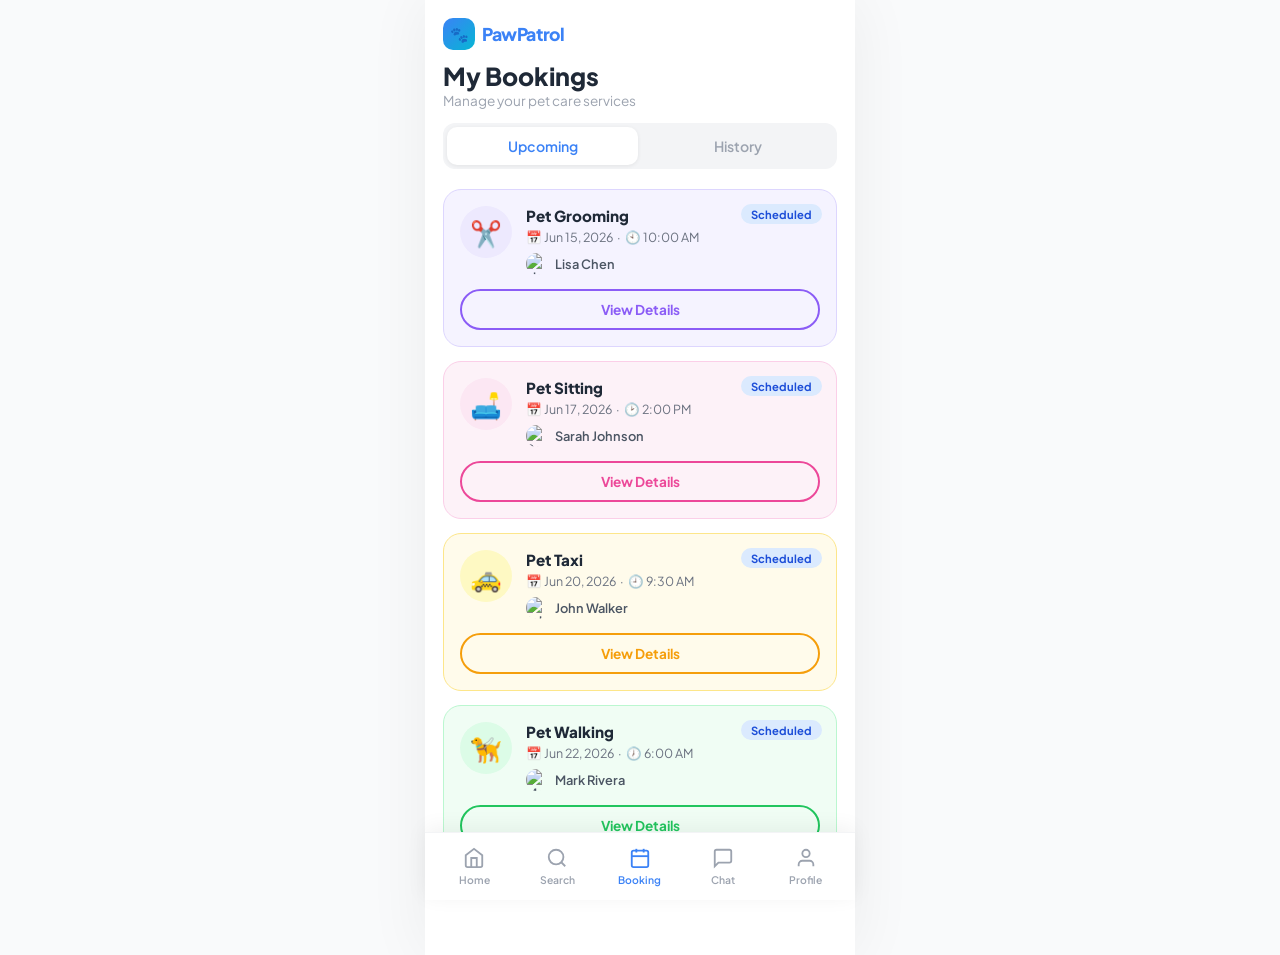
==== pages/booking.html @ 022dec66 "#1" ====
<!DOCTYPE html>
<html lang="en">
<head>
  <meta charset="UTF-8">
  <meta name="viewport" content="width=device-width, initial-scale=1.0">
  <title>PawPatrol – My Bookings</title>
  <link rel="stylesheet" href="../css/global.css">
  <link rel="stylesheet" href="../css/booking.css">
</head>
<body>

  <div class="page-wrap booking-page">

    <!-- Header -->
    <header class="page-header">
      <a class="logo" href="home.html">
        <div class="logo-icon">🐾</div>
        <span class="logo-text">PawPatrol</span>
      </a>
    </header>

    <main class="page-content">

      <!-- Title -->
      <div class="search-hero" style="padding-bottom:14px;">
        <h1 class="page-title" style="font-size:1.55rem;font-weight:800;">My Bookings</h1>
        <p style="font-size:.85rem;color:var(--gray-400);">Manage your pet care services</p>
      </div>

      <!-- Tabs -->
      <div class="tab-bar">
        <button class="booking-tab active" data-tab="upcoming">Upcoming</button>
        <button class="booking-tab" data-tab="history">History</button>
      </div>

      <!-- Upcoming Panel -->
      <div class="booking-panel active" id="panel-upcoming">

        <div class="booking-card grooming reveal">
          <span class="status-badge status-scheduled">Scheduled</span>
          <div class="booking-card-top">
            <div class="booking-icon">✂️</div>
            <div class="booking-details">
              <p class="booking-service">Pet Grooming</p>
              <div class="booking-datetime">
                📅 Jun 15, 2026 &nbsp;·&nbsp; 🕙 10:00 AM
              </div>
              <div class="booking-caregiver">
                <img class="caregiver-mini-avatar" src="https://i.pravatar.cc/40?img=32" alt="Lisa">
                Lisa Chen
              </div>
            </div>
          </div>
          <button class="view-details-btn">View Details</button>
        </div>

        <div class="booking-card sitting reveal">
          <span class="status-badge status-scheduled">Scheduled</span>
          <div class="booking-card-top">
            <div class="booking-icon">🛋️</div>
            <div class="booking-details">
              <p class="booking-service">Pet Sitting</p>
              <div class="booking-datetime">
                📅 Jun 17, 2026 &nbsp;·&nbsp; 🕑 2:00 PM
              </div>
              <div class="booking-caregiver">
                <img class="caregiver-mini-avatar" src="https://i.pravatar.cc/40?img=47" alt="Sarah">
                Sarah Johnson
              </div>
            </div>
          </div>
          <button class="view-details-btn">View Details</button>
        </div>

        <div class="booking-card taxi reveal">
          <span class="status-badge status-scheduled">Scheduled</span>
          <div class="booking-card-top">
            <div class="booking-icon">🚕</div>
            <div class="booking-details">
              <p class="booking-service">Pet Taxi</p>
              <div class="booking-datetime">
                📅 Jun 20, 2026 &nbsp;·&nbsp; 🕘 9:30 AM
              </div>
              <div class="booking-caregiver">
                <img class="caregiver-mini-avatar" src="https://i.pravatar.cc/40?img=60" alt="John">
                John Walker
              </div>
            </div>
          </div>
          <button class="view-details-btn">View Details</button>
        </div>

        <div class="booking-card walking reveal">
          <span class="status-badge status-scheduled">Scheduled</span>
          <div class="booking-card-top">
            <div class="booking-icon">🦮</div>
            <div class="booking-details">
              <p class="booking-service">Pet Walking</p>
              <div class="booking-datetime">
                📅 Jun 22, 2026 &nbsp;·&nbsp; 🕖 6:00 AM
              </div>
              <div class="booking-caregiver">
                <img class="caregiver-mini-avatar" src="https://i.pravatar.cc/40?img=12" alt="Mark">
                Mark Rivera
              </div>
            </div>
          </div>
          <button class="view-details-btn">View Details</button>
        </div>

      </div>

      <!-- History Panel -->
      <div class="booking-panel" id="panel-history">

        <div class="booking-card grooming reveal">
          <span class="status-badge status-completed">Completed</span>
          <div class="booking-card-top">
            <div class="booking-icon">✂️</div>
            <div class="booking-details">
              <p class="booking-service">Pet Grooming</p>
              <div class="booking-datetime">
                📅 May 10, 2026 &nbsp;·&nbsp; 🕙 11:00 AM
              </div>
              <div class="booking-caregiver">
                <img class="caregiver-mini-avatar" src="https://i.pravatar.cc/40?img=32" alt="Lisa">
                Lisa Chen
              </div>
            </div>
          </div>
        </div>

        <div class="booking-card walking reveal">
          <span class="status-badge status-completed">Completed</span>
          <div class="booking-card-top">
            <div class="booking-icon">🦮</div>
            <div class="booking-details">
              <p class="booking-service">Pet Walking</p>
              <div class="booking-datetime">
                📅 May 5, 2026 &nbsp;·&nbsp; 🕖 7:00 AM
              </div>
              <div class="booking-caregiver">
                <img class="caregiver-mini-avatar" src="https://i.pravatar.cc/40?img=12" alt="Mark">
                Mark Rivera
              </div>
            </div>
          </div>
        </div>

        <div class="booking-card sitting reveal">
          <span class="status-badge status-completed">Completed</span>
          <div class="booking-card-top">
            <div class="booking-icon">🛋️</div>
            <div class="booking-details">
              <p class="booking-service">Pet Sitting</p>
              <div class="booking-datetime">
                📅 Apr 28, 2026 &nbsp;·&nbsp; 🕑 3:00 PM
              </div>
              <div class="booking-caregiver">
                <img class="caregiver-mini-avatar" src="https://i.pravatar.cc/40?img=47" alt="Sarah">
                Sarah Johnson
              </div>
            </div>
          </div>
        </div>

      </div>

    </main>

    <!-- Bottom Nav -->
    <nav class="bottom-nav">
      <div class="nav-item" data-page="home">
        <svg class="nav-icon" viewBox="0 0 24 24" fill="none" stroke="currentColor" stroke-width="2">
          <path d="M3 9l9-7 9 7v11a2 2 0 01-2 2H5a2 2 0 01-2-2z"/><polyline points="9 22 9 12 15 12 15 22"/>
        </svg>
        <span class="nav-label">Home</span>
      </div>
      <div class="nav-item" data-page="search">
        <svg class="nav-icon" viewBox="0 0 24 24" fill="none" stroke="currentColor" stroke-width="2">
          <circle cx="11" cy="11" r="8"/><line x1="21" y1="21" x2="16.65" y2="16.65"/>
        </svg>
        <span class="nav-label">Search</span>
      </div>
      <div class="nav-item active" data-page="booking">
        <svg class="nav-icon" viewBox="0 0 24 24" fill="none" stroke="currentColor" stroke-width="2">
          <rect x="3" y="4" width="18" height="18" rx="2" ry="2"/><line x1="16" y1="2" x2="16" y2="6"/><line x1="8" y1="2" x2="8" y2="6"/><line x1="3" y1="10" x2="21" y2="10"/>
        </svg>
        <span class="nav-label">Booking</span>
      </div>
      <div class="nav-item" data-page="chat">
        <svg class="nav-icon" viewBox="0 0 24 24" fill="none" stroke="currentColor" stroke-width="2">
          <path d="M21 15a2 2 0 01-2 2H7l-4 4V5a2 2 0 012-2h14a2 2 0 012 2z"/>
        </svg>
        <span class="nav-label">Chat</span>
      </div>
      <div class="nav-item" data-page="profile">
        <svg class="nav-icon" viewBox="0 0 24 24" fill="none" stroke="currentColor" stroke-width="2">
          <path d="M20 21v-2a4 4 0 00-4-4H8a4 4 0 00-4 4v2"/><circle cx="12" cy="7" r="4"/>
        </svg>
        <span class="nav-label">Profile</span>
      </div>
    </nav>

  </div>

  <script src="../js/app.js"></script>
</body>
</html>
---- css/global.css ----
/* ===========================
   PawPatrol – Global CSS
   =========================== */

@import url('https://fonts.googleapis.com/css2?family=Plus+Jakarta+Sans:wght@400;500;600;700;800&display=swap');

*, *::before, *::after { box-sizing: border-box; margin: 0; padding: 0; }

:root {
  --brand-blue: #3b82f6;
  --brand-purple: #8b5cf6;
  --brand-cyan: #06b6d4;
  --brand-pink: #ec4899;
  --brand-green: #22c55e;
  --brand-yellow: #f59e0b;
  --peach: #fde8d8;
  --lavender: #e8d8fd;
  --white: #ffffff;
  --gray-50: #f9fafb;
  --gray-100: #f3f4f6;
  --gray-200: #e5e7eb;
  --gray-300: #d1d5db;
  --gray-400: #9ca3af;
  --gray-500: #6b7280;
  --gray-600: #4b5563;
  --gray-800: #1f2937;
  --shadow-sm: 0 1px 4px rgba(0,0,0,.07);
  --shadow-md: 0 4px 16px rgba(0,0,0,.09);
  --shadow-lg: 0 10px 36px rgba(0,0,0,.13);
  --radius: 16px;
  --font: 'Plus Jakarta Sans', sans-serif;
  --nav-h: 68px;
}

html { scroll-behavior: smooth; }

body {
  font-family: var(--font);
  background: var(--gray-50);
  color: var(--gray-800);
  min-height: 100vh;
}

/* ---- Page wrapper ---- */
.page-wrap {
  max-width: 430px;
  margin: 0 auto;
  background: var(--white);
  min-height: 100vh;
  position: relative;
  padding-bottom: var(--nav-h);
  box-shadow: 0 0 60px rgba(0,0,0,.06);
}

/* ---- Scrollable content area ---- */
.page-content {
  padding: 0 18px 24px;
  overflow-y: auto;
}

/* ==================
   Page Header
   ================== */
.page-header {
  display: flex;
  align-items: center;
  justify-content: space-between;
  padding: 18px 18px 10px;
  position: sticky;
  top: 0;
  background: var(--white);
  z-index: 10;
}

.logo {
  display: flex;
  align-items: center;
  gap: 7px;
  text-decoration: none;
}

.logo-icon {
  width: 32px;
  height: 32px;
  background: linear-gradient(135deg, var(--brand-blue), var(--brand-cyan));
  border-radius: 10px;
  display: flex;
  align-items: center;
  justify-content: center;
  font-size: 15px;
}

.logo-text {
  font-size: 1.1rem;
  font-weight: 800;
  color: var(--brand-blue);
  letter-spacing: -.4px;
}

/* ==================
   Bottom Nav
   ================== */
.bottom-nav {
  position: fixed;
  bottom: 0;
  left: 50%;
  transform: translateX(-50%);
  width: 100%;
  max-width: 430px;
  height: var(--nav-h);
  background: var(--white);
  border-top: 1px solid var(--gray-100);
  display: flex;
  align-items: center;
  justify-content: space-around;
  padding: 0 8px;
  box-shadow: 0 -4px 20px rgba(0,0,0,.06);
  z-index: 100;
}

.nav-item {
  display: flex;
  flex-direction: column;
  align-items: center;
  gap: 4px;
  cursor: pointer;
  padding: 8px 12px;
  border-radius: 12px;
  transition: background .2s;
  flex: 1;
}

.nav-item:hover { background: var(--gray-100); }

.nav-icon { width: 22px; height: 22px; color: var(--gray-400); transition: color .2s; }
.nav-label { font-size: .65rem; font-weight: 600; color: var(--gray-400); transition: color .2s; }

.nav-item.active .nav-icon,
.nav-item.active .nav-label { color: var(--brand-blue); }

/* ==================
   Search Bar
   ================== */
.search-bar-wrap {
  position: relative;
  margin-bottom: 18px;
}

.search-icon-wrap {
  position: absolute;
  left: 14px;
  top: 50%;
  transform: translateY(-50%);
  color: var(--gray-400);
  width: 18px;
  height: 18px;
}

.search-input {
  width: 100%;
  padding: 13px 16px 13px 42px;
  border: 1.5px solid var(--gray-200);
  border-radius: 50px;
  font-family: var(--font);
  font-size: .88rem;
  color: var(--gray-800);
  outline: none;
  background: var(--gray-50);
  transition: border-color .2s, box-shadow .2s;
}

.search-input:focus {
  border-color: var(--brand-blue);
  box-shadow: 0 0 0 3px rgba(59,130,246,.1);
  background: var(--white);
}

.search-input::placeholder { color: var(--gray-400); }

/* ==================
   Section Headers
   ================== */
.section-header {
  display: flex;
  align-items: center;
  justify-content: space-between;
  margin-bottom: 14px;
}

.section-title {
  font-size: 1rem;
  font-weight: 700;
  color: var(--gray-800);
}

.see-all {
  font-size: .82rem;
  font-weight: 600;
  color: var(--brand-blue);
  text-decoration: none;
  cursor: pointer;
}

/* ==================
   Helper Card
   ================== */
.helper-card {
  background: var(--white);
  border-radius: var(--radius);
  box-shadow: var(--shadow-md);
  padding: 14px;
  display: flex;
  gap: 12px;
  align-items: flex-start;
  cursor: pointer;
  transition: transform .2s, box-shadow .2s;
  border: 1.5px solid var(--gray-100);
  position: relative;
}

.helper-card:hover {
  transform: translateY(-2px);
  box-shadow: var(--shadow-lg);
}

.helper-avatar {
  width: 56px;
  height: 56px;
  border-radius: 50%;
  object-fit: cover;
  flex-shrink: 0;
}

.helper-info { flex: 1; min-width: 0; }

.helper-name {
  font-size: .93rem;
  font-weight: 700;
  color: var(--gray-800);
  margin-bottom: 4px;
  white-space: nowrap;
  overflow: hidden;
  text-overflow: ellipsis;
}

.helper-meta {
  display: flex;
  align-items: center;
  gap: 8px;
  font-size: .78rem;
  color: var(--gray-500);
  margin-bottom: 6px;
  flex-wrap: wrap;
}

.star-icon { color: #f59e0b; }

.service-badge {
  font-size: .7rem;
  font-weight: 600;
  padding: 2px 8px;
  border-radius: 50px;
}

.badge-sitting  { background: #fce7f3; color: #db2777; }
.badge-walking  { background: #dcfce7; color: #16a34a; }
.badge-grooming { background: #ede9fe; color: #7c3aed; }
.badge-taxi     { background: #fef9c3; color: #ca8a04; }

.helper-price {
  font-size: .85rem;
  font-weight: 700;
  color: var(--brand-blue);
}

.fav-btn {
  position: absolute;
  top: 12px;
  right: 12px;
  background: none;
  border: none;
  cursor: pointer;
  width: 28px;
  height: 28px;
  padding: 0;
  color: var(--gray-300);
  transition: color .2s, transform .2s;
}

.fav-btn:hover { transform: scale(1.15); }
.fav-btn.active { color: #ff6b8a; }
.fav-btn svg { width: 20px; height: 20px; }

/* ==================
   Modal
   ================== */
.modal-overlay {
  display: none;
  position: fixed;
  inset: 0;
  background: rgba(0,0,0,.45);
  z-index: 200;
  align-items: center;
  justify-content: center;
  padding: 20px;
}

.modal-overlay.open { display: flex; }

.modal-box {
  background: var(--white);
  border-radius: 24px;
  padding: 28px 24px;
  width: 100%;
  max-width: 340px;
  position: relative;
  animation: popIn .3s cubic-bezier(.22,1,.36,1);
}

@keyframes popIn {
  from { opacity: 0; transform: scale(.9); }
  to   { opacity: 1; transform: scale(1); }
}

.modal-close {
  position: absolute;
  top: 14px;
  right: 16px;
  background: none;
  border: none;
  font-size: 1.4rem;
  cursor: pointer;
  color: var(--gray-400);
}

.modal-title {
  font-size: 1.1rem;
  font-weight: 700;
  color: var(--gray-800);
  margin-bottom: 10px;
}

.modal-body {
  font-size: .88rem;
  color: var(--gray-500);
  line-height: 1.6;
  margin-bottom: 20px;
}

.modal-cta {
  width: 100%;
  padding: 13px;
  background: linear-gradient(135deg, var(--brand-cyan), var(--brand-blue));
  border: none;
  border-radius: 50px;
  color: var(--white);
  font-family: var(--font);
  font-weight: 700;
  font-size: .93rem;
  cursor: pointer;
}

 /* Chat Thread Overlay */
.chat-thread-overlay {
  display: none;
  position: fixed;
  inset: 0;
  background: var(--white);
  z-index: 300;
  flex-direction: column;
  max-width: 430px;
  width: 100%;
  left: 50%;
  transform: translateX(-50%);
}

.chat-thread-overlay.open { display: flex; }

.thread-header {
  display: flex;
  align-items: center;
  gap: 12px;
  padding: 16px 18px;
  border-bottom: 1px solid var(--gray-100);
  background: var(--white);
}

.thread-back {
  background: none;
  border: none;
  font-size: 1.3rem;
  cursor: pointer;
  color: var(--brand-blue);
  padding: 0 6px 0 0;
}

.thread-avatar { width: 40px; height: 40px; border-radius: 50%; object-fit: cover; }

.thread-info strong { display: block; font-size: .93rem; font-weight: 700; }
.thread-info span   { font-size: .75rem; color: var(--gray-400); }

.thread-messages {
  flex: 1;
  overflow-y: auto;
  padding: 18px;
  display: flex;
  flex-direction: column;
  gap: 12px;
  background: var(--gray-50);
}

.msg { display: flex; flex-direction: column; max-width: 75%; }
.msg-in  { align-self: flex-start; }
.msg-out { align-self: flex-end; }

.msg p {
  padding: 10px 14px;
  border-radius: 16px;
  font-size: .88rem;
  line-height: 1.5;
}

.msg-in  p { background: var(--white); border: 1px solid var(--gray-200); color: var(--gray-800); border-bottom-left-radius: 4px; }
.msg-out p { background: linear-gradient(135deg, var(--brand-blue), var(--brand-cyan)); color: var(--white); border-bottom-right-radius: 4px; }

.msg-time { font-size: .68rem; color: var(--gray-400); margin-top: 3px; align-self: flex-end; }

.thread-input-area {
  display: flex;
  gap: 10px;
  padding: 14px 18px;
  border-top: 1px solid var(--gray-100);
  background: var(--white);
}

.thread-input {
  flex: 1;
  padding: 11px 16px;
  border: 1.5px solid var(--gray-200);
  border-radius: 50px;
  font-family: var(--font);
  font-size: .88rem;
  outline: none;
}

.thread-input:focus { border-color: var(--brand-blue); }

.thread-send {
  width: 42px;
  height: 42px;
  background: linear-gradient(135deg, var(--brand-blue), var(--brand-cyan));
  border: none;
  border-radius: 50%;
  color: var(--white);
  font-size: 1.1rem;
  cursor: pointer;
  flex-shrink: 0;
  display: flex;
  align-items: center;
  justify-content: center;
}

.reveal {
  opacity: 0;
  transform: translateY(20px);
  transition: opacity .5s ease, transform .5s ease;
}

.reveal.revealed { opacity: 1; transform: translateY(0); }
---- css/booking.css ----
/* ===========================
   PawPatrol – Booking Page CSS
   =========================== */

/* ---- Segment Tabs ---- */
.tab-bar {
  display: flex;
  background: var(--gray-100);
  border-radius: 12px;
  padding: 4px;
  margin-bottom: 20px;
  gap: 4px;
}

.booking-tab {
  flex: 1;
  padding: 10px;
  border: none;
  border-radius: 10px;
  background: transparent;
  font-family: var(--font);
  font-size: .88rem;
  font-weight: 600;
  color: var(--gray-400);
  cursor: pointer;
  transition: all .2s ease;
}

.booking-tab.active {
  background: var(--white);
  color: var(--brand-blue);
  box-shadow: var(--shadow-sm);
}

/* ---- Booking Panels ---- */
.booking-panel { display: none; }
.booking-panel.active { display: flex; flex-direction: column; gap: 14px; }

/* ---- Booking Card ---- */
.booking-card {
  border-radius: 18px;
  padding: 16px;
  border: 1.5px solid transparent;
  position: relative;
  overflow: hidden;
}

.booking-card.grooming { background: #f5f3ff; border-color: #ddd6fe; }
.booking-card.sitting  { background: #fdf2f8; border-color: #fbcfe8; }
.booking-card.taxi     { background: #fffbeb; border-color: #fde68a; }
.booking-card.walking  { background: #f0fdf4; border-color: #bbf7d0; }

.booking-card-top {
  display: flex;
  gap: 14px;
  align-items: flex-start;
  margin-bottom: 14px;
}

.booking-icon {
  width: 52px;
  height: 52px;
  border-radius: 50%;
  display: flex;
  align-items: center;
  justify-content: center;
  font-size: 1.6rem;
  flex-shrink: 0;
}

.booking-card.grooming .booking-icon { background: #ede9fe; }
.booking-card.sitting  .booking-icon { background: #fce7f3; }
.booking-card.taxi     .booking-icon { background: #fef9c3; }
.booking-card.walking  .booking-icon { background: #dcfce7; }

.booking-details { flex: 1; }

.booking-service {
  font-size: .95rem;
  font-weight: 800;
  color: var(--gray-800);
  margin-bottom: 4px;
}

.booking-datetime {
  font-size: .78rem;
  color: var(--gray-500);
  display: flex;
  align-items: center;
  gap: 5px;
  margin-bottom: 8px;
}

.booking-caregiver {
  display: flex;
  align-items: center;
  gap: 7px;
  font-size: .8rem;
  font-weight: 600;
  color: var(--gray-600);
}

.caregiver-mini-avatar {
  width: 22px;
  height: 22px;
  border-radius: 50%;
  object-fit: cover;
}

/* ---- Status Badge ---- */
.status-badge {
  position: absolute;
  top: 14px;
  right: 14px;
  font-size: .7rem;
  font-weight: 700;
  padding: 3px 10px;
  border-radius: 50px;
}

.status-scheduled { background: #dbeafe; color: #1d4ed8; }
.status-completed  { background: #dcfce7; color: #15803d; }

/* ---- View Details Button ---- */
.view-details-btn {
  width: 100%;
  padding: 10px;
  border: 2px solid;
  border-radius: 50px;
  background: transparent;
  font-family: var(--font);
  font-size: .85rem;
  font-weight: 700;
  cursor: pointer;
  transition: all .2s ease;
}

.booking-card.grooming .view-details-btn { border-color: #8b5cf6; color: #8b5cf6; }
.booking-card.sitting  .view-details-btn { border-color: #ec4899; color: #ec4899; }
.booking-card.taxi     .view-details-btn { border-color: #f59e0b; color: #f59e0b; }
.booking-card.walking  .view-details-btn { border-color: #22c55e; color: #22c55e; }

.view-details-btn:hover { opacity: .8; transform: translateY(-1px); }
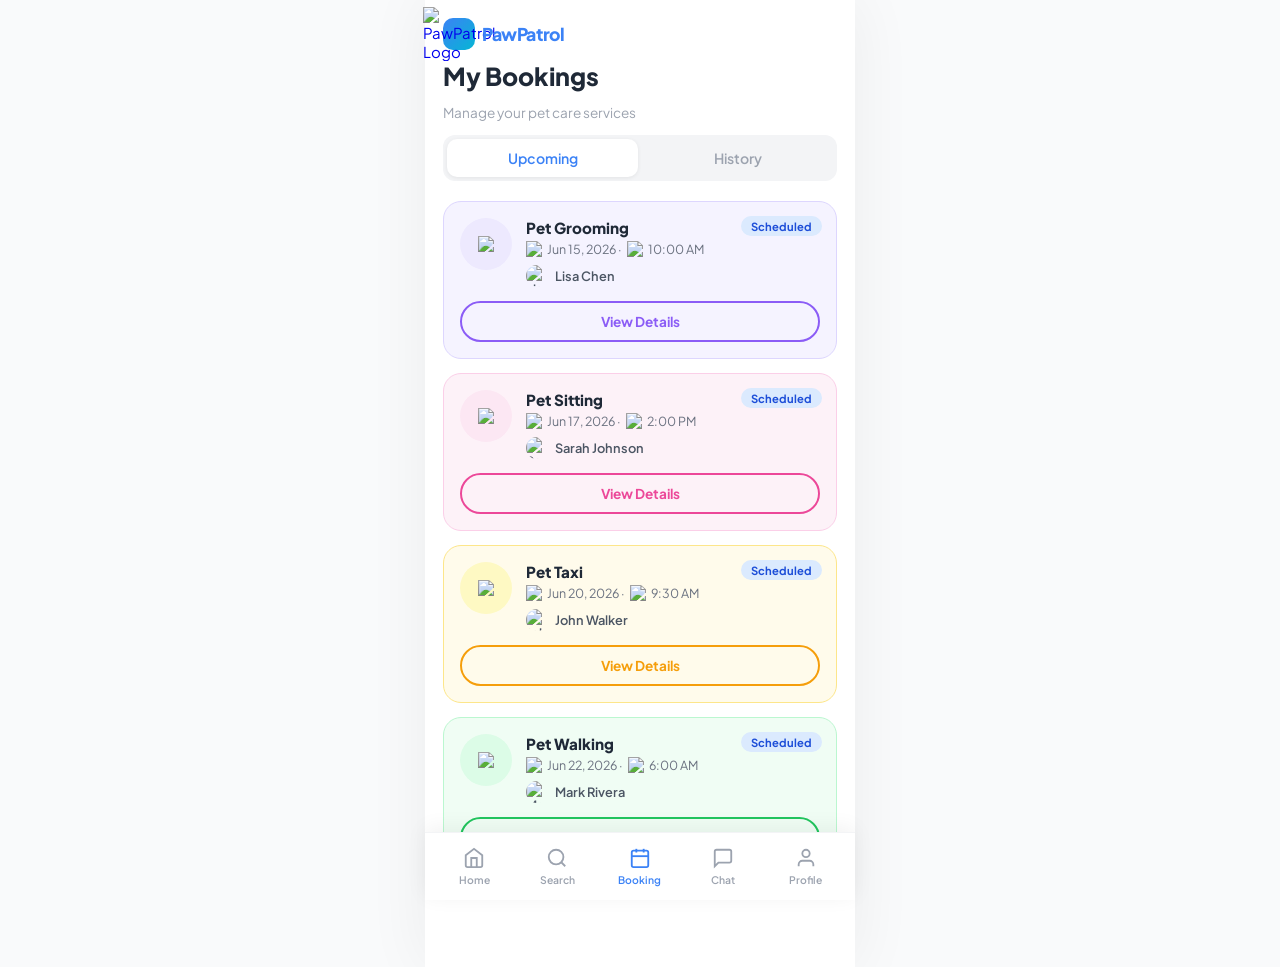
==== commit 83929379: "jdul" ====
--- a/pages/booking.html
+++ b/pages/booking.html
@@ -2,8 +2,8 @@
 <html lang="en">
 <head>
   <meta charset="UTF-8">
+    <title>PawPatrol</title>
   <meta name="viewport" content="width=device-width, initial-scale=1.0">
-  <title>PawPatrol – My Bookings</title>
   <link rel="stylesheet" href="../css/global.css">
   <link rel="stylesheet" href="../css/booking.css">
 </head>
@@ -14,7 +14,7 @@
     <!-- Header -->
     <header class="page-header">
       <a class="logo" href="home.html">
-        <div class="logo-icon">🐾</div>
+        <div class="logo-icon"><img src="../assets/logo.png" alt="PawPatrol Logo"></div>
         <span class="logo-text">PawPatrol</span>
       </a>
     </header>
@@ -24,7 +24,7 @@
       <!-- Title -->
       <div class="search-hero" style="padding-bottom:14px;">
         <h1 class="page-title" style="font-size:1.55rem;font-weight:800;">My Bookings</h1>
-        <p style="font-size:.85rem;color:var(--gray-400);">Manage your pet care services</p>
+        <p style="font-size:.85rem; color:var(--gray-400); margin-top: 12px;">Manage your pet care services</p>
       </div>
 
       <!-- Tabs -->
@@ -39,14 +39,14 @@
         <div class="booking-card grooming reveal">
           <span class="status-badge status-scheduled">Scheduled</span>
           <div class="booking-card-top">
-            <div class="booking-icon">✂️</div>
+            <div class="booking-icon"><img src="../assets/groom-serv.png" /></div>
             <div class="booking-details">
               <p class="booking-service">Pet Grooming</p>
               <div class="booking-datetime">
-                📅 Jun 15, 2026 &nbsp;·&nbsp; 🕙 10:00 AM
-              </div>
-              <div class="booking-caregiver">
-                <img class="caregiver-mini-avatar" src="https://i.pravatar.cc/40?img=32" alt="Lisa">
+                <img src="../assets/calendar1.png" /> Jun 15, 2026 · <img src="../assets/clock.png" /> 10:00 AM
+              </div>
+              <div class="booking-caregiver">
+                <img class="caregiver-mini-avatar" src="../assets/lisa.jpg" alt="Lisa">
                 Lisa Chen
               </div>
             </div>
@@ -57,14 +57,14 @@
         <div class="booking-card sitting reveal">
           <span class="status-badge status-scheduled">Scheduled</span>
           <div class="booking-card-top">
-            <div class="booking-icon">🛋️</div>
+            <div class="booking-icon"><img src="../assets/sitting-serv.png" /></div>
             <div class="booking-details">
               <p class="booking-service">Pet Sitting</p>
               <div class="booking-datetime">
-                📅 Jun 17, 2026 &nbsp;·&nbsp; 🕑 2:00 PM
-              </div>
-              <div class="booking-caregiver">
-                <img class="caregiver-mini-avatar" src="https://i.pravatar.cc/40?img=47" alt="Sarah">
+                <img src="../assets/calendar1.png" /> Jun 17, 2026 · <img src="../assets/clock.png" /> 2:00 PM
+              </div>
+              <div class="booking-caregiver">
+                <img class="caregiver-mini-avatar" src="../assets/sarah.jpg" alt="Sarah">
                 Sarah Johnson
               </div>
             </div>
@@ -75,14 +75,14 @@
         <div class="booking-card taxi reveal">
           <span class="status-badge status-scheduled">Scheduled</span>
           <div class="booking-card-top">
-            <div class="booking-icon">🚕</div>
+            <div class="booking-icon"><img src="../assets/taxi-serv.png" /></div>
             <div class="booking-details">
               <p class="booking-service">Pet Taxi</p>
               <div class="booking-datetime">
-                📅 Jun 20, 2026 &nbsp;·&nbsp; 🕘 9:30 AM
-              </div>
-              <div class="booking-caregiver">
-                <img class="caregiver-mini-avatar" src="https://i.pravatar.cc/40?img=60" alt="John">
+                <img src="../assets/calendar1.png" /> Jun 20, 2026 · <img src="../assets/clock.png" /> 9:30 AM
+              </div>
+              <div class="booking-caregiver">
+                <img class="caregiver-mini-avatar" src="../assets/john.jpg" alt="John">
                 John Walker
               </div>
             </div>
@@ -93,14 +93,14 @@
         <div class="booking-card walking reveal">
           <span class="status-badge status-scheduled">Scheduled</span>
           <div class="booking-card-top">
-            <div class="booking-icon">🦮</div>
+            <div class="booking-icon"><img src="../assets/walking-serv.png" /></div>
             <div class="booking-details">
               <p class="booking-service">Pet Walking</p>
               <div class="booking-datetime">
-                📅 Jun 22, 2026 &nbsp;·&nbsp; 🕖 6:00 AM
-              </div>
-              <div class="booking-caregiver">
-                <img class="caregiver-mini-avatar" src="https://i.pravatar.cc/40?img=12" alt="Mark">
+                <img src="../assets/calendar1.png" /> Jun 22, 2026 · <img src="../assets/clock.png" /> 6:00 AM
+              </div>
+              <div class="booking-caregiver">
+                <img class="caregiver-mini-avatar" src="../assets/mark.jpg" alt="Mark">
                 Mark Rivera
               </div>
             </div>
@@ -116,14 +116,14 @@
         <div class="booking-card grooming reveal">
           <span class="status-badge status-completed">Completed</span>
           <div class="booking-card-top">
-            <div class="booking-icon">✂️</div>
+            <div class="booking-icon"><img src="../assets/groom-serv.png" /></div>
             <div class="booking-details">
               <p class="booking-service">Pet Grooming</p>
               <div class="booking-datetime">
-                📅 May 10, 2026 &nbsp;·&nbsp; 🕙 11:00 AM
-              </div>
-              <div class="booking-caregiver">
-                <img class="caregiver-mini-avatar" src="https://i.pravatar.cc/40?img=32" alt="Lisa">
+                <img src="../assets/calendar1.png" /> May 10, 2026 · <img src="../assets/clock.png" /> 11:00 AM
+              </div>
+              <div class="booking-caregiver">
+                <img class="caregiver-mini-avatar" src="../assets/lisa.jpg" alt="Lisa">
                 Lisa Chen
               </div>
             </div>
@@ -133,14 +133,14 @@
         <div class="booking-card walking reveal">
           <span class="status-badge status-completed">Completed</span>
           <div class="booking-card-top">
-            <div class="booking-icon">🦮</div>
+            <div class="booking-icon"><img src="../assets/walking-serv.png" /></div>
             <div class="booking-details">
               <p class="booking-service">Pet Walking</p>
               <div class="booking-datetime">
-                📅 May 5, 2026 &nbsp;·&nbsp; 🕖 7:00 AM
-              </div>
-              <div class="booking-caregiver">
-                <img class="caregiver-mini-avatar" src="https://i.pravatar.cc/40?img=12" alt="Mark">
+                <img src="../assets/calendar1.png" /> May 5, 2026 · <img src="../assets/clock.png" /> 7:00 AM
+              </div>
+              <div class="booking-caregiver">
+                <img class="caregiver-mini-avatar" src="../assets/mark.jpg" alt="Mark">
                 Mark Rivera
               </div>
             </div>
@@ -150,14 +150,14 @@
         <div class="booking-card sitting reveal">
           <span class="status-badge status-completed">Completed</span>
           <div class="booking-card-top">
-            <div class="booking-icon">🛋️</div>
+            <div class="booking-icon"><img src="../assets/sitting-serv.png" /></div>
             <div class="booking-details">
               <p class="booking-service">Pet Sitting</p>
               <div class="booking-datetime">
-                📅 Apr 28, 2026 &nbsp;·&nbsp; 🕑 3:00 PM
-              </div>
-              <div class="booking-caregiver">
-                <img class="caregiver-mini-avatar" src="https://i.pravatar.cc/40?img=47" alt="Sarah">
+                <img src="../assets/calendar1.png" /> Apr 28, 2026 · <img src="../assets/clock.png" /> 3:00 PM
+              </div>
+              <div class="booking-caregiver">
+                <img class="caregiver-mini-avatar" src="../assets/sarah.jpg" alt="Sarah">
                 Sarah Johnson
               </div>
             </div>
